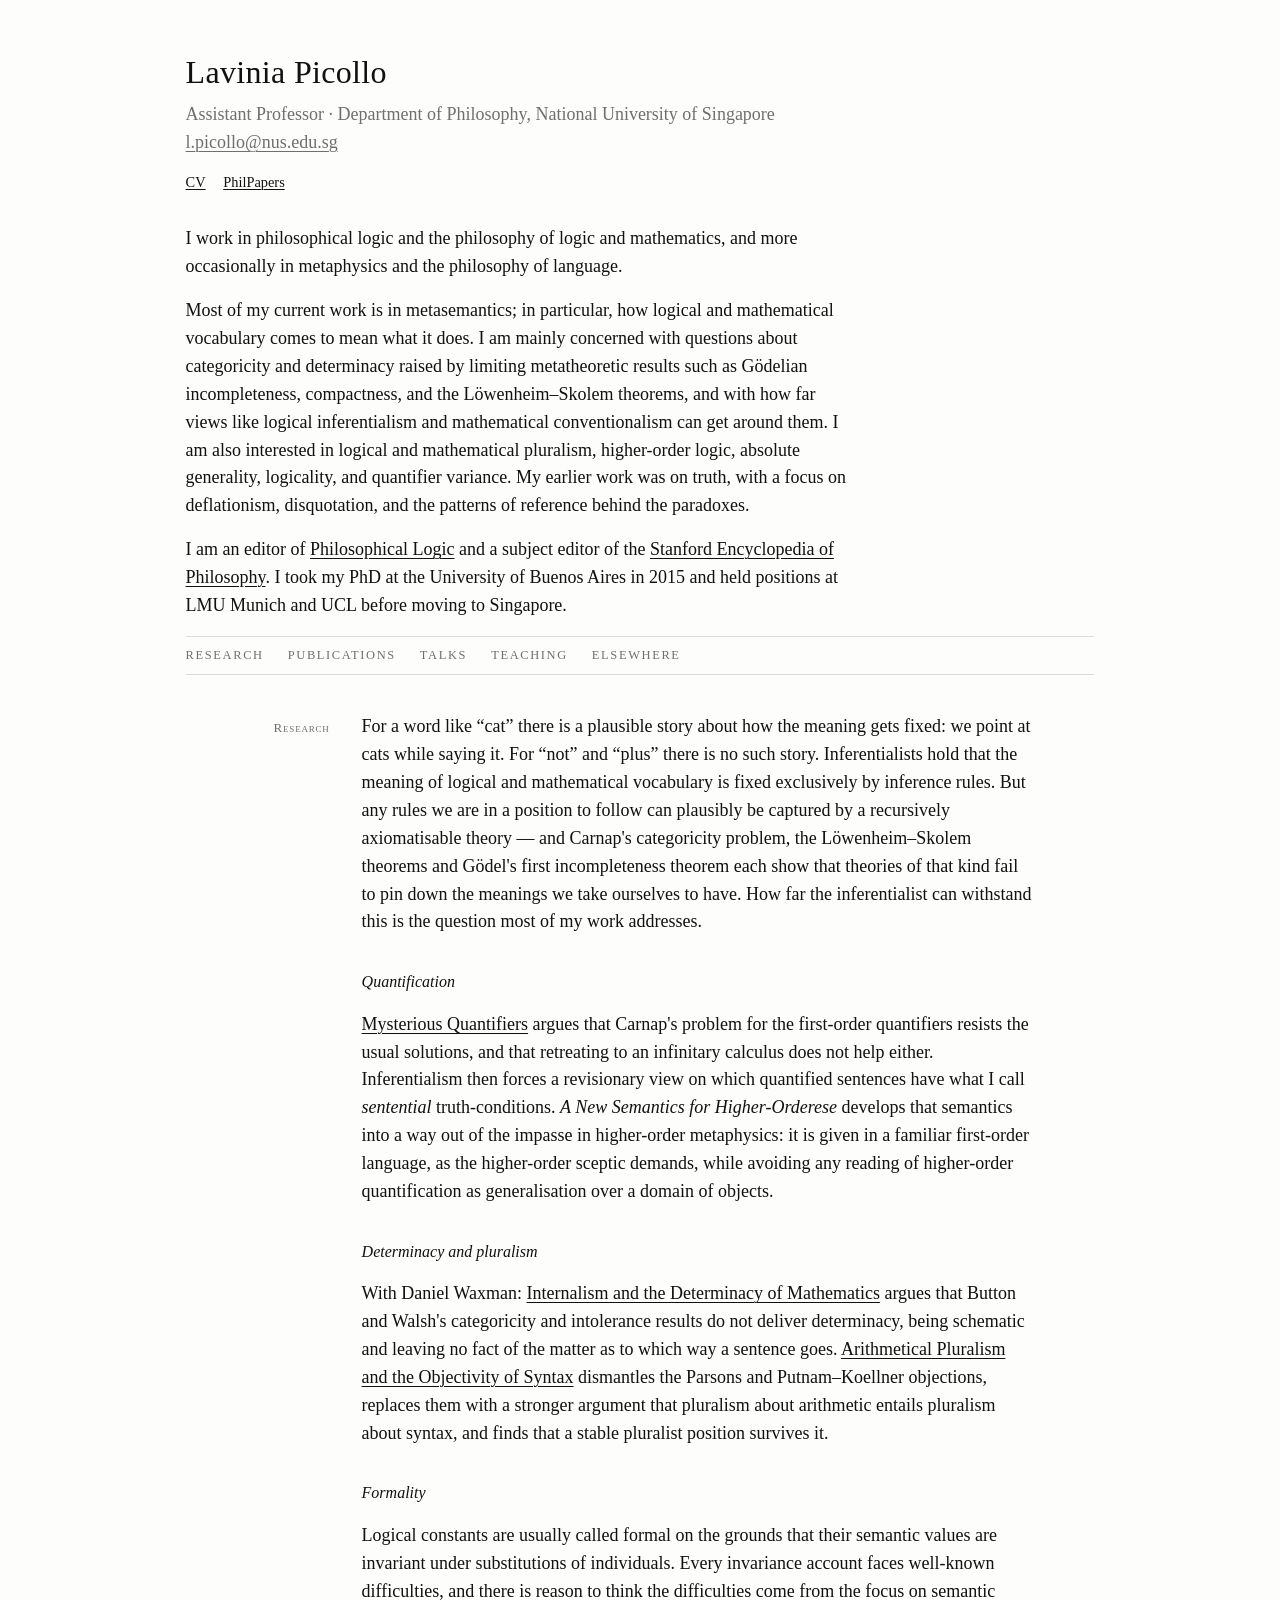
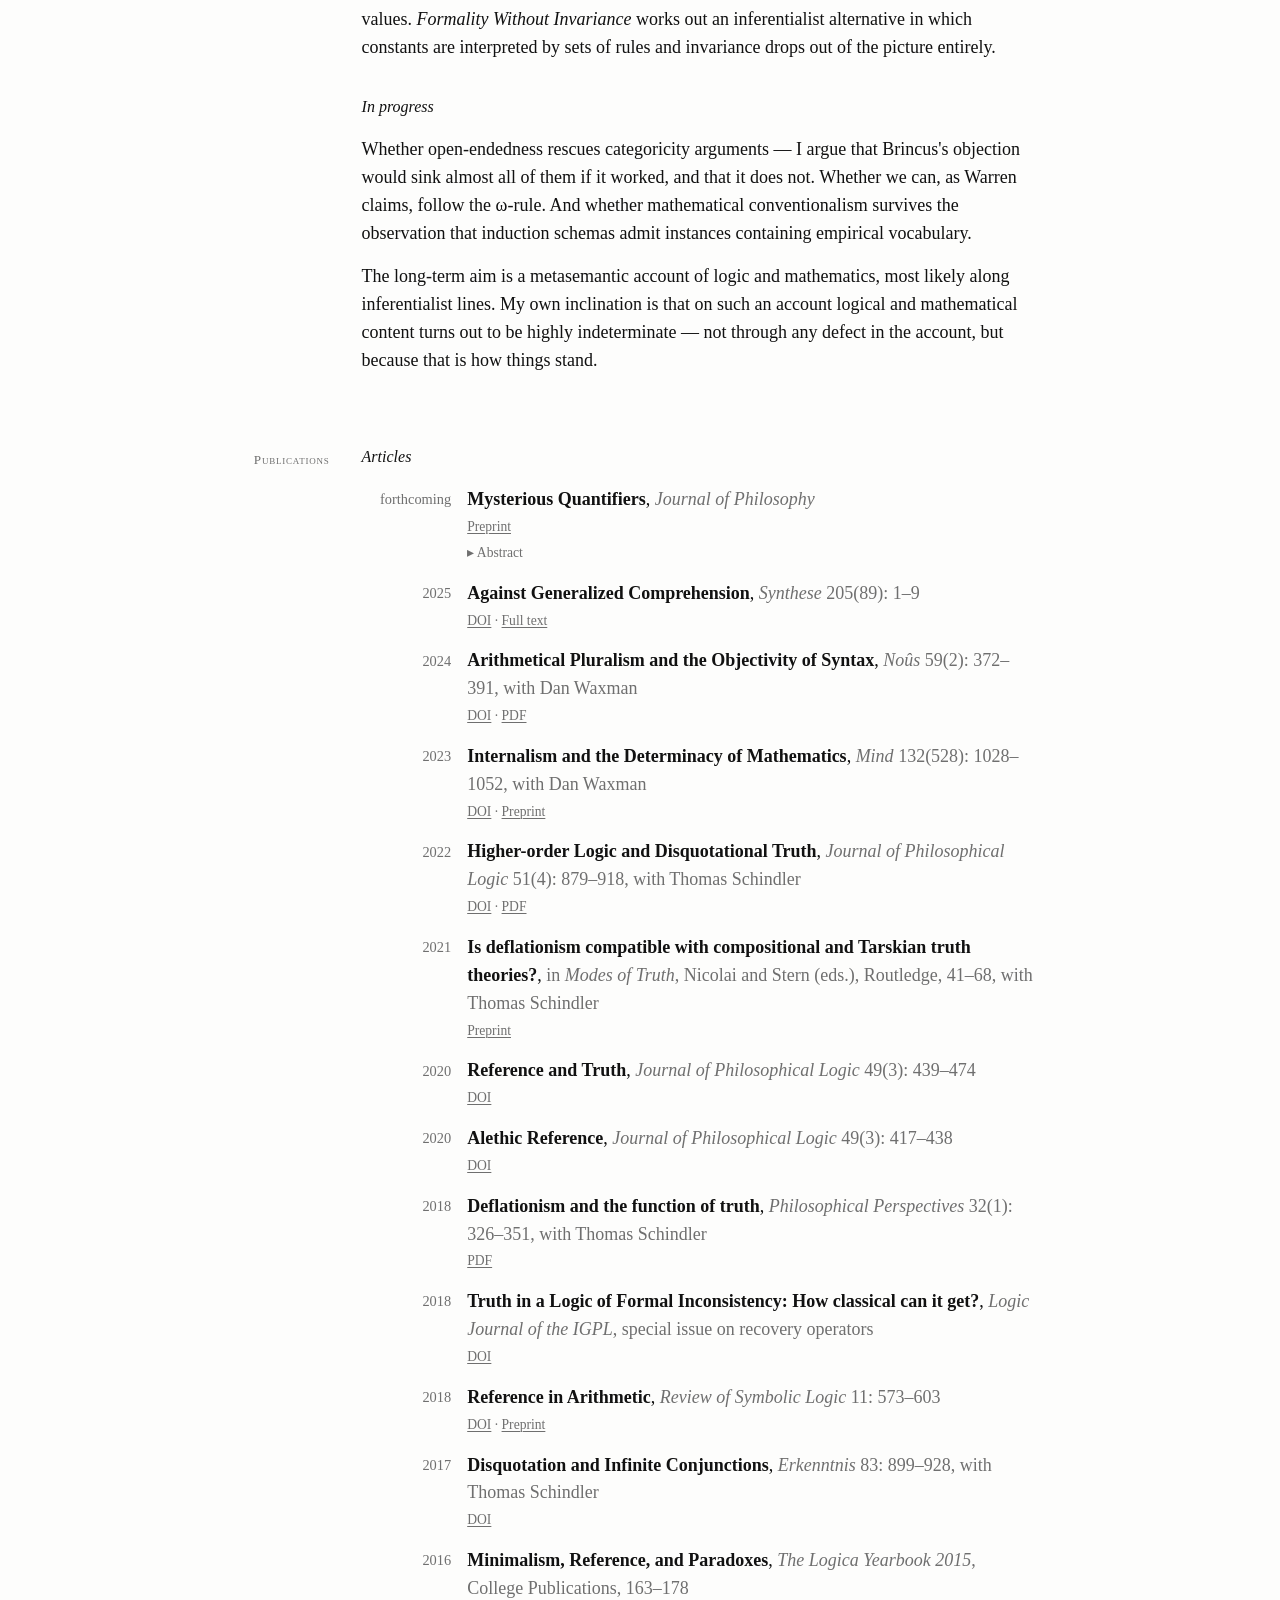
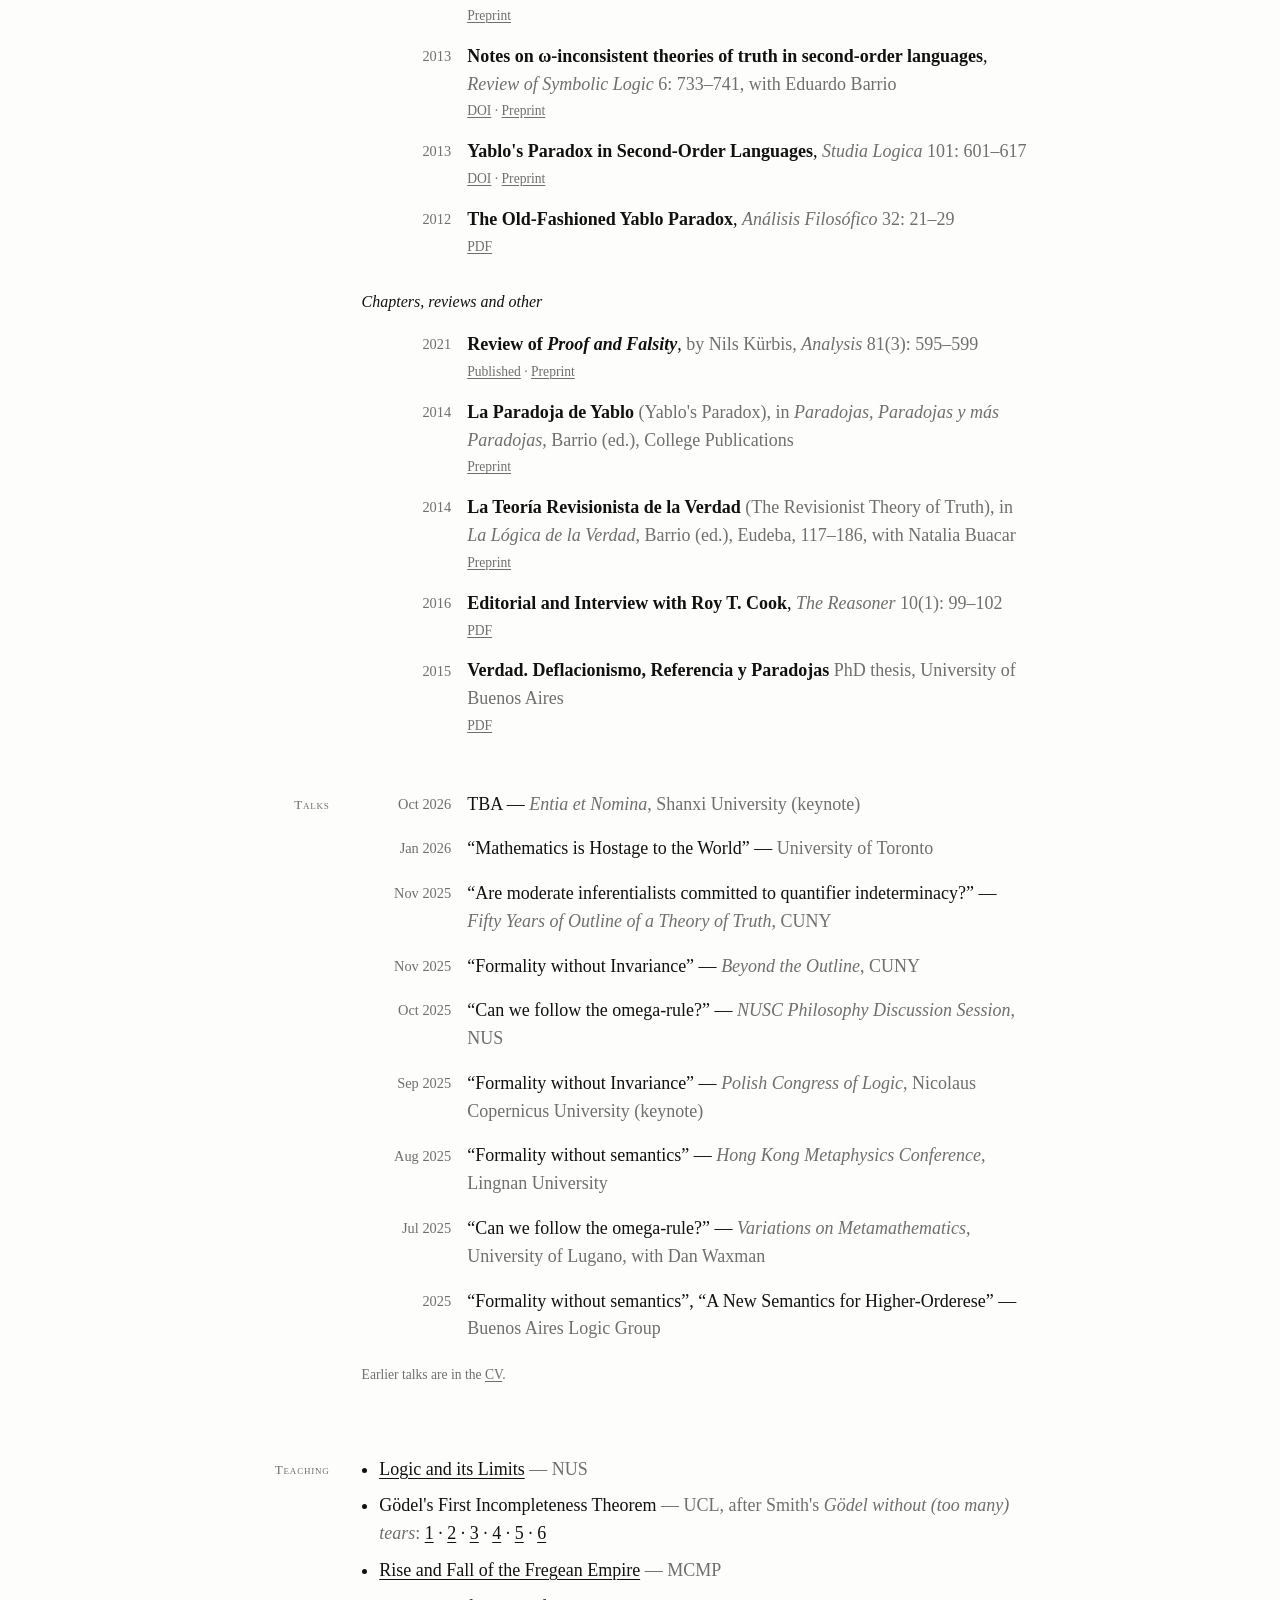
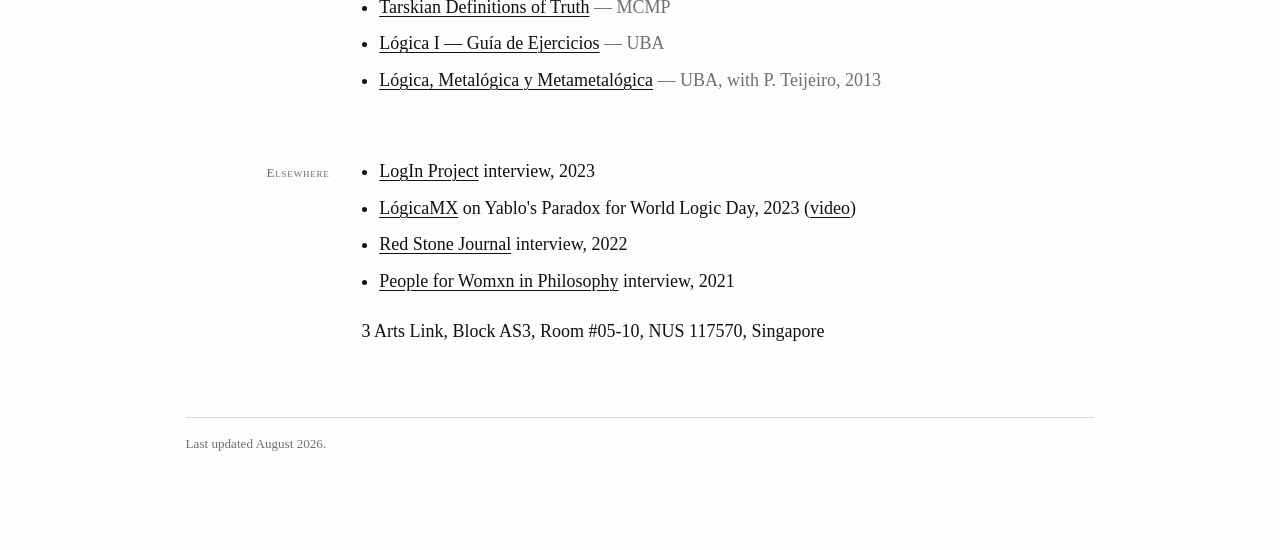
==== index.html @ c11cd60c "First version" ====
<!DOCTYPE html>
<html lang="en-GB">
<head>
<meta charset="utf-8">
<meta name="viewport" content="width=device-width, initial-scale=1">
<title>Lavinia Picollo</title>
<style>
  :root{ --ink:#111; --muted:#6f6f6f; --rule:#dcdcda; --measure:42rem; }
  *{box-sizing:border-box}
  body{margin:0; background:#fdfdfc; color:var(--ink);
    font-family:"Libertinus Serif","Hoefler Text",Palatino,"Palatino Linotype",Georgia,serif;
    font-size:18px; line-height:1.55;}
  .wrap{max-width:60rem; margin:0 auto; padding:3rem 1.6rem 6rem;}
  a{color:inherit; text-decoration:underline; text-underline-offset:.14em; text-decoration-thickness:.5px}
  a:hover{text-decoration-thickness:1.4px}
  p{margin:0 0 1rem}

  /* header */
  h1{font-size:2rem; font-weight:400; margin:0 0 .2rem; letter-spacing:.01em}
  .sub{color:var(--muted); margin:0 0 .9rem}
  .toplinks{font-size:.9rem; margin:0 0 2rem}
  .toplinks a{margin-right:1.1rem}
  .lede{max-width:var(--measure)}

  /* jump nav — sticky, unobtrusive */
  .jump{position:sticky; top:0; background:#fdfdfcee; backdrop-filter:blur(4px);
    border-top:1px solid var(--rule); border-bottom:1px solid var(--rule);
    padding:.55rem 0; margin:0 0 2.4rem; font-size:.78rem; letter-spacing:.13em; text-transform:uppercase}
  .jump a{color:var(--muted); text-decoration:none; margin-right:1.5rem}
  .jump a:hover{color:var(--ink)}

  /* sections with margin labels, echoing the CV */
  section{display:grid; grid-template-columns:9rem 1fr; gap:0 2rem; margin:0 0 3.4rem; scroll-margin-top:3.4rem}
  section > h2{grid-column:1; margin:.3rem 0 0; font-size:.82rem; font-weight:400;
    font-variant:small-caps; letter-spacing:.06em; text-align:right; color:var(--muted)}
  section > .body{grid-column:2; max-width:var(--measure)}
  @media (max-width:760px){
    section{grid-template-columns:1fr}
    section > h2{text-align:left; margin-bottom:.7rem}
  }

  h3.sub2{font-size:1rem; font-style:italic; font-weight:400; margin:2.1rem 0 1rem}
  h3.sub2:first-child{margin-top:0}
  .entries{display:grid; grid-template-columns:5.6rem 1fr; gap:1.05rem 1rem; margin:0}
  .entries .d{text-align:right; color:var(--muted); font-size:.9rem; padding-top:.15em}
  @media (max-width:760px){
    .entries{grid-template-columns:1fr; gap:.2rem}
    .entries .d{text-align:left}
    .entries .e{margin-bottom:1rem}
  }
  .title{font-weight:600}
  .meta{color:var(--muted)}
  .links{font-size:.85rem; color:var(--muted); margin-top:.12rem}
  .links a{color:var(--muted)}
  details{margin-top:.3rem}
  details summary{font-size:.85rem; color:var(--muted); cursor:pointer; list-style:none}
  details summary::-webkit-details-marker{display:none}
  details summary::before{content:"▸ "; }
  details[open] summary::before{content:"▾ "; }
  details .ab{font-size:.92rem; color:#3a3a3a; margin:.45rem 0 0; padding-left:.9rem; border-left:2px solid var(--rule)}
  ul.plain{margin:0; padding-left:1.1rem}
  ul.plain li{margin:0 0 .55rem}
  footer{margin-top:3rem; padding-top:1rem; border-top:1px solid var(--rule); color:var(--muted); font-size:.82rem}
</style>
</head>
<body>
<div class="wrap">

  <h1>Lavinia Picollo</h1>
  <p class="sub">Assistant Professor &middot; Department of Philosophy, National University of Singapore<br>
    <a href="mailto:l.picollo@nus.edu.sg">l.picollo@nus.edu.sg</a></p>
  <p class="toplinks">
    <a href="cv.pdf">CV</a><a href="#">PhilPapers</a>
  </p>

  <div class="lede">
    <p>I work in philosophical logic and the philosophy of logic and mathematics, and more occasionally in metaphysics and the philosophy of language.</p>
    <p>Most of my current work is in metasemantics; in particular, how logical and mathematical vocabulary comes to mean what it does. I am mainly concerned with questions about categoricity and determinacy raised by limiting metatheoretic results such as Gödelian incompleteness, compactness, and the Löwenheim&ndash;Skolem theorems, and with how far views like logical inferentialism and mathematical conventionalism can get around them. I am also interested in logical and mathematical pluralism, higher-order logic, absolute generality, logicality, and quantifier variance. My earlier work was on truth, with a focus on deflationism, disquotation, and the patterns of reference behind the paradoxes.</p>
    <p>I am an editor of <a href="https://www.philosophical-logic.org">Philosophical Logic</a> and a subject editor of the <a href="https://plato.stanford.edu/">Stanford Encyclopedia of Philosophy</a>. I took my PhD at the University of Buenos Aires in 2015 and held positions at LMU Munich and UCL before moving to Singapore.</p>
  </div>

  <nav class="jump">
    <a href="#research">Research</a><a href="#publications">Publications</a><a href="#talks">Talks</a><a href="#teaching">Teaching</a><a href="#elsewhere">Elsewhere</a>
  </nav>

  <!-- ============ RESEARCH ============ -->
  <section id="research">
    <h2>Research</h2>
    <div class="body">

      <p>For a word like &ldquo;cat&rdquo; there is a plausible story about how the meaning gets fixed: we point at cats while saying it. For &ldquo;not&rdquo; and &ldquo;plus&rdquo; there is no such story. Inferentialists hold that the meaning of logical and mathematical vocabulary is fixed exclusively by inference rules. But any rules we are in a position to follow can plausibly be captured by a recursively axiomatisable theory &mdash; and Carnap's categoricity problem, the Löwenheim&ndash;Skolem theorems and Gödel's first incompleteness theorem each show that theories of that kind fail to pin down the meanings we take ourselves to have. How far the inferentialist can withstand this is the question most of my work addresses.</p>

      <h3 class="sub2">Quantification</h3>
      <p><a href="#publications">Mysterious Quantifiers</a> argues that Carnap's problem for the first-order quantifiers resists the usual solutions, and that retreating to an infinitary calculus does not help either. Inferentialism then forces a revisionary view on which quantified sentences have what I call <i>sentential</i> truth-conditions. <i>A New Semantics for Higher-Orderese</i> develops that semantics into a way out of the impasse in higher-order metaphysics: it is given in a familiar first-order language, as the higher-order sceptic demands, while avoiding any reading of higher-order quantification as generalisation over a domain of objects.</p>

      <h3 class="sub2">Determinacy and pluralism</h3>
      <p>With Daniel Waxman: <a href="#publications">Internalism and the Determinacy of Mathematics</a> argues that Button and Walsh's categoricity and intolerance results do not deliver determinacy, being schematic and leaving no fact of the matter as to which way a sentence goes. <a href="#publications">Arithmetical Pluralism and the Objectivity of Syntax</a> dismantles the Parsons and Putnam&ndash;Koellner objections, replaces them with a stronger argument that pluralism about arithmetic entails pluralism about syntax, and finds that a stable pluralist position survives it.</p>

      <h3 class="sub2">Formality</h3>
      <p>Logical constants are usually called formal on the grounds that their semantic values are invariant under substitutions of individuals. Every invariance account faces well-known difficulties, and there is reason to think the difficulties come from the focus on semantic values. <i>Formality Without Invariance</i> works out an inferentialist alternative in which constants are interpreted by sets of rules and invariance drops out of the picture entirely.</p>

      <h3 class="sub2">In progress</h3>
      <p>Whether open-endedness rescues categoricity arguments &mdash; I argue that Brincus's objection would sink almost all of them if it worked, and that it does not. Whether we can, as Warren claims, follow the ω-rule. And whether mathematical conventionalism survives the observation that induction schemas admit instances containing empirical vocabulary.</p>

      <p>The long-term aim is a metasemantic account of logic and mathematics, most likely along inferentialist lines. My own inclination is that on such an account logical and mathematical content turns out to be highly indeterminate &mdash; not through any defect in the account, but because that is how things stand.</p>
    </div>
  </section>

  <!-- ============ PUBLICATIONS ============ -->
  <section id="publications">
    <h2>Publications</h2>
    <div class="body">

      <h3 class="sub2">Articles</h3>
      <div class="entries">
        <div class="d">forthcoming</div>
        <div class="e"><span class="title">Mysterious Quantifiers</span>, <span class="meta"><i>Journal of Philosophy</i></span>
          <div class="links"><a href="#">Preprint</a></div>
          <details><summary>Abstract</summary><p class="ab">A well-known problem, due to Carnap, concerns how the meanings of logical connectives can possibly arise from the rules governing their use. Much less discussed is an analogous problem for quantifiers. This paper argues that the problem for quantifiers is serious, resists the usual solutions, and (on plausible semantic and metasemantic assumptions) forces us into a radically revisionary view of quantifiers and the truth-conditions of quantified sentences.</p></details>
        </div>

        <div class="d">2025</div>
        <div class="e"><span class="title">Against Generalized Comprehension</span>, <span class="meta"><i>Synthese</i> 205(89): 1&ndash;9</span>
          <div class="links"><a href="https://doi.org/10.1007/s11229-024-04797-4">DOI</a> &middot; <a href="https://rdcu.be/d9wyw">Full text</a></div></div>

        <div class="d">2024</div>
        <div class="e"><span class="title">Arithmetical Pluralism and the Objectivity of Syntax</span>, <span class="meta"><i>Noûs</i> 59(2): 372&ndash;391, with Dan Waxman</span>
          <div class="links"><a href="https://doi.org/10.1111/nous.12510">DOI</a> &middot; <a href="#">PDF</a></div></div>

        <div class="d">2023</div>
        <div class="e"><span class="title">Internalism and the Determinacy of Mathematics</span>, <span class="meta"><i>Mind</i> 132(528): 1028&ndash;1052, with Dan Waxman</span>
          <div class="links"><a href="https://doi.org/10.1093/mind/fzac073">DOI</a> &middot; <a href="#">Preprint</a></div></div>

        <div class="d">2022</div>
        <div class="e"><span class="title">Higher-order Logic and Disquotational Truth</span>, <span class="meta"><i>Journal of Philosophical Logic</i> 51(4): 879&ndash;918, with Thomas Schindler</span>
          <div class="links"><a href="https://doi.org/10.1007/s10992-022-09654-8">DOI</a> &middot; <a href="#">PDF</a></div></div>

        <div class="d">2021</div>
        <div class="e"><span class="title">Is deflationism compatible with compositional and Tarskian truth theories?</span>, <span class="meta">in <i>Modes of Truth</i>, Nicolai and Stern (eds.), Routledge, 41&ndash;68, with Thomas Schindler</span>
          <div class="links"><a href="#">Preprint</a></div></div>

        <div class="d">2020</div>
        <div class="e"><span class="title">Reference and Truth</span>, <span class="meta"><i>Journal of Philosophical Logic</i> 49(3): 439&ndash;474</span>
          <div class="links"><a href="https://doi.org/10.1007/s10992-019-09525-9">DOI</a></div></div>

        <div class="d">2020</div>
        <div class="e"><span class="title">Alethic Reference</span>, <span class="meta"><i>Journal of Philosophical Logic</i> 49(3): 417&ndash;438</span>
          <div class="links"><a href="https://doi.org/10.1007/s10992-019-09524-w">DOI</a></div></div>

        <div class="d">2018</div>
        <div class="e"><span class="title">Deflationism and the function of truth</span>, <span class="meta"><i>Philosophical Perspectives</i> 32(1): 326&ndash;351, with Thomas Schindler</span>
          <div class="links"><a href="#">PDF</a></div></div>

        <div class="d">2018</div>
        <div class="e"><span class="title">Truth in a Logic of Formal Inconsistency: How classical can it get?</span>, <span class="meta"><i>Logic Journal of the IGPL</i>, special issue on recovery operators</span>
          <div class="links"><a href="https://doi.org/10.1093/jigpal/jzy059">DOI</a></div></div>

        <div class="d">2018</div>
        <div class="e"><span class="title">Reference in Arithmetic</span>, <span class="meta"><i>Review of Symbolic Logic</i> 11: 573&ndash;603</span>
          <div class="links"><a href="#">DOI</a> &middot; <a href="#">Preprint</a></div></div>

        <div class="d">2017</div>
        <div class="e"><span class="title">Disquotation and Infinite Conjunctions</span>, <span class="meta"><i>Erkenntnis</i> 83: 899&ndash;928, with Thomas Schindler</span>
          <div class="links"><a href="https://doi.org/10.1007/s10670-017-9919-x">DOI</a></div></div>

        <div class="d">2016</div>
        <div class="e"><span class="title">Minimalism, Reference, and Paradoxes</span>, <span class="meta"><i>The Logica Yearbook 2015</i>, College Publications, 163&ndash;178</span>
          <div class="links"><a href="#">Preprint</a></div></div>

        <div class="d">2013</div>
        <div class="e"><span class="title">Notes on &omega;-inconsistent theories of truth in second-order languages</span>, <span class="meta"><i>Review of Symbolic Logic</i> 6: 733&ndash;741, with Eduardo Barrio</span>
          <div class="links"><a href="#">DOI</a> &middot; <a href="#">Preprint</a></div></div>

        <div class="d">2013</div>
        <div class="e"><span class="title">Yablo's Paradox in Second-Order Languages</span>, <span class="meta"><i>Studia Logica</i> 101: 601&ndash;617</span>
          <div class="links"><a href="https://doi.org/10.1007/s11225-012-9399-6">DOI</a> &middot; <a href="#">Preprint</a></div></div>

        <div class="d">2012</div>
        <div class="e"><span class="title">The Old-Fashioned Yablo Paradox</span>, <span class="meta"><i>Análisis Filosófico</i> 32: 21&ndash;29</span>
          <div class="links"><a href="#">PDF</a></div></div>
      </div>

      <h3 class="sub2">Chapters, reviews and other</h3>
      <div class="entries">
        <div class="d">2021</div>
        <div class="e"><span class="title">Review of <i>Proof and Falsity</i></span>, <span class="meta">by Nils Kürbis, <i>Analysis</i> 81(3): 595&ndash;599</span>
          <div class="links"><a href="#">Published</a> &middot; <a href="#">Preprint</a></div></div>
        <div class="d">2014</div>
        <div class="e"><span class="title">La Paradoja de Yablo</span> <span class="meta">(Yablo's Paradox), in <i>Paradojas, Paradojas y más Paradojas</i>, Barrio (ed.), College Publications</span>
          <div class="links"><a href="#">Preprint</a></div></div>
        <div class="d">2014</div>
        <div class="e"><span class="title">La Teoría Revisionista de la Verdad</span> <span class="meta">(The Revisionist Theory of Truth), in <i>La Lógica de la Verdad</i>, Barrio (ed.), Eudeba, 117&ndash;186, with Natalia Buacar</span>
          <div class="links"><a href="#">Preprint</a></div></div>
        <div class="d">2016</div>
        <div class="e"><span class="title">Editorial and Interview with Roy T. Cook</span>, <span class="meta"><i>The Reasoner</i> 10(1): 99&ndash;102</span>
          <div class="links"><a href="#">PDF</a></div></div>
        <div class="d">2015</div>
        <div class="e"><span class="title">Verdad. Deflacionismo, Referencia y Paradojas</span> <span class="meta">PhD thesis, University of Buenos Aires</span>
          <div class="links"><a href="#">PDF</a></div></div>
      </div>
    </div>
  </section>

  <!-- ============ TALKS ============ -->
  <section id="talks">
    <h2>Talks</h2>
    <div class="body">
      <div class="entries">
        <div class="d">Oct 2026</div>
        <div class="e">TBA &mdash; <span class="meta"><i>Entia et Nomina</i>, Shanxi University (keynote)</span></div>
        <div class="d">Jan 2026</div>
        <div class="e">&ldquo;Mathematics is Hostage to the World&rdquo; &mdash; <span class="meta">University of Toronto</span></div>
        <div class="d">Nov 2025</div>
        <div class="e">&ldquo;Are moderate inferentialists committed to quantifier indeterminacy?&rdquo; &mdash; <span class="meta"><i>Fifty Years of Outline of a Theory of Truth</i>, CUNY</span></div>
        <div class="d">Nov 2025</div>
        <div class="e">&ldquo;Formality without Invariance&rdquo; &mdash; <span class="meta"><i>Beyond the Outline</i>, CUNY</span></div>
        <div class="d">Oct 2025</div>
        <div class="e">&ldquo;Can we follow the omega-rule?&rdquo; &mdash; <span class="meta"><i>NUSC Philosophy Discussion Session</i>, NUS</span></div>
        <div class="d">Sep 2025</div>
        <div class="e">&ldquo;Formality without Invariance&rdquo; &mdash; <span class="meta"><i>Polish Congress of Logic</i>, Nicolaus Copernicus University (keynote)</span></div>
        <div class="d">Aug 2025</div>
        <div class="e">&ldquo;Formality without semantics&rdquo; &mdash; <span class="meta"><i>Hong Kong Metaphysics Conference</i>, Lingnan University</span></div>
        <div class="d">Jul 2025</div>
        <div class="e">&ldquo;Can we follow the omega-rule?&rdquo; &mdash; <span class="meta"><i>Variations on Metamathematics</i>, University of Lugano, with Dan Waxman</span></div>
        <div class="d">2025</div>
        <div class="e">&ldquo;Formality without semantics&rdquo;, &ldquo;A New Semantics for Higher-Orderese&rdquo; &mdash; <span class="meta">Buenos Aires Logic Group</span></div>
      </div>
      <p class="links" style="margin-top:1.3rem">Earlier talks are in the <a href="cv.pdf">CV</a>.</p>
    </div>
  </section>

  <!-- ============ TEACHING ============ -->
  <section id="teaching">
    <h2>Teaching</h2>
    <div class="body">
      <ul class="plain">
        <li><a href="#">Logic and its Limits</a> <span class="meta">&mdash; NUS</span></li>
        <li>Gödel's First Incompleteness Theorem <span class="meta">&mdash; UCL, after Smith's <i>Gödel without (too many) tears</i>:</span>
          <a href="#">1</a> &middot; <a href="#">2</a> &middot; <a href="#">3</a> &middot; <a href="#">4</a> &middot; <a href="#">5</a> &middot; <a href="#">6</a></li>
        <li><a href="#">Rise and Fall of the Fregean Empire</a> <span class="meta">&mdash; MCMP</span></li>
        <li><a href="#">Tarskian Definitions of Truth</a> <span class="meta">&mdash; MCMP</span></li>
        <li><a href="#">Lógica I &mdash; Guía de Ejercicios</a> <span class="meta">&mdash; UBA</span></li>
        <li><a href="#">Lógica, Metalógica y Metametalógica</a> <span class="meta">&mdash; UBA, with P. Teijeiro, 2013</span></li>
      </ul>
    </div>
  </section>

  <!-- ============ ELSEWHERE ============ -->
  <section id="elsewhere">
    <h2>Elsewhere</h2>
    <div class="body">
      <ul class="plain">
        <li><a href="https://open.spotify.com/episode/0YNKsvkwLanz6YsQ8L6qIJ">LogIn Project</a> interview, 2023</li>
        <li><a href="https://logicamx.wixsite.com/logicamx/introduccion-a-las-paradojas">LógicaMX</a> on Yablo's Paradox for World Logic Day, 2023 (<a href="https://www.youtube.com/watch?v=TrnLCFsN5i8">video</a>)</li>
        <li><a href="https://www.youtube.com/channel/UC7jPHVn9CVHK4a7XossSdkQ/featured">Red Stone Journal</a> interview, 2022</li>
        <li><a href="https://pwips.home.blog/2021/01/21/interview-with-academics-5-dr-lavinia-picollo/">People for Womxn in Philosophy</a> interview, 2021</li>
      </ul>
      <p style="margin-top:1.4rem">3 Arts Link, Block AS3, Room #05-10, NUS 117570, Singapore</p>
    </div>
  </section>

  <footer>Last updated August 2026.</footer>
</div>
</body>
</html>
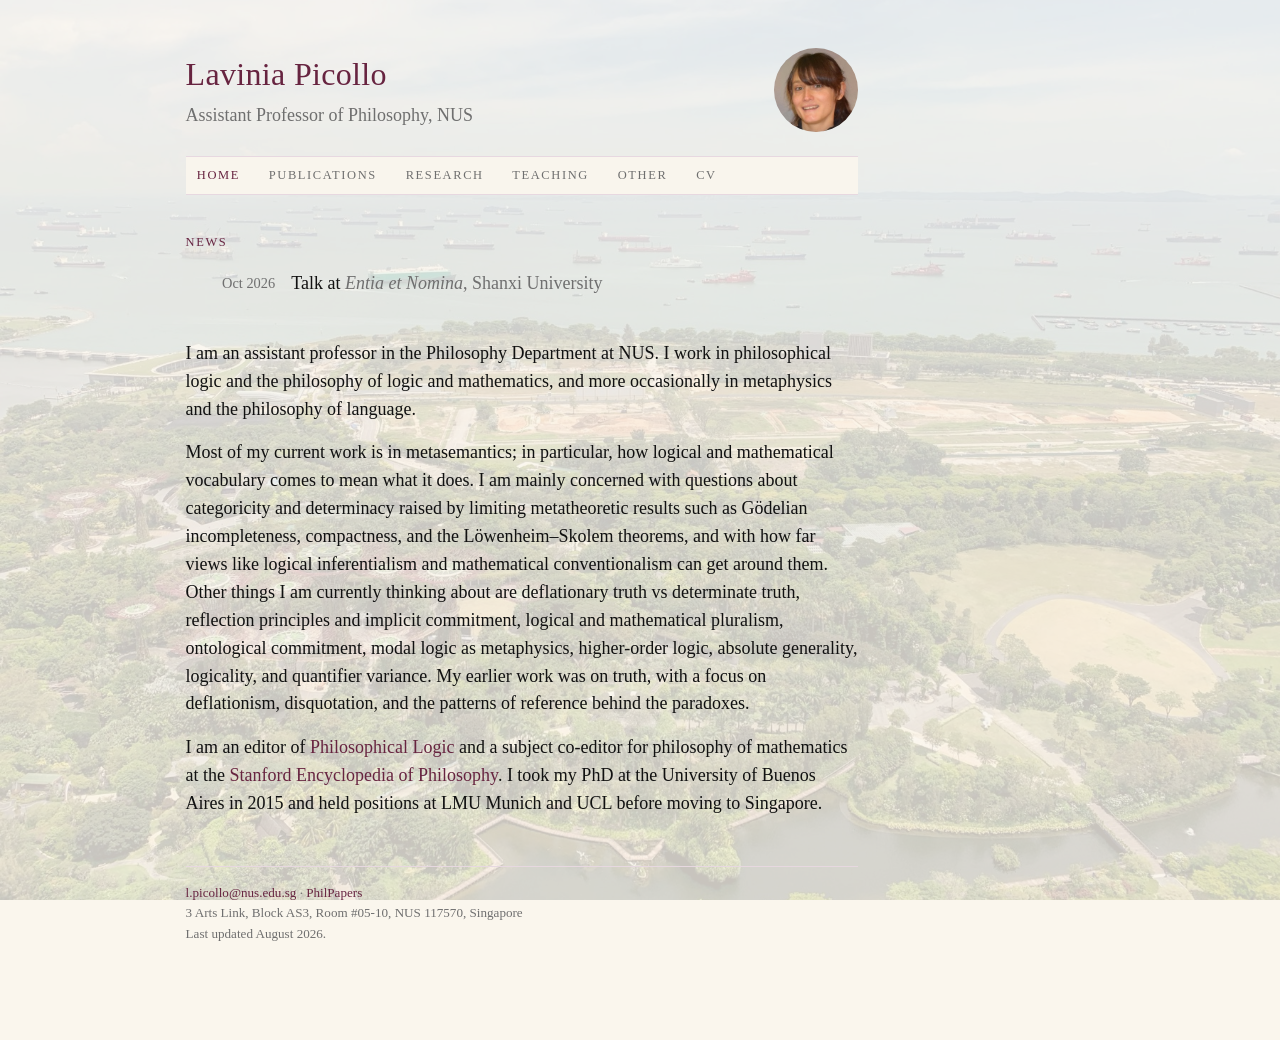
==== commit 1f99d639: "Rebuild the site as six pages Split the single page into Home, Publications, Research, Teaching and " ====
--- a/index.html
+++ b/index.html
@@ -4,262 +4,51 @@
 <meta charset="utf-8">
 <meta name="viewport" content="width=device-width, initial-scale=1">
 <title>Lavinia Picollo</title>
-<style>
-  :root{ --ink:#111; --muted:#6f6f6f; --rule:#dcdcda; --measure:42rem; }
-  *{box-sizing:border-box}
-  body{margin:0; background:#fdfdfc; color:var(--ink);
-    font-family:"Libertinus Serif","Hoefler Text",Palatino,"Palatino Linotype",Georgia,serif;
-    font-size:18px; line-height:1.55;}
-  .wrap{max-width:60rem; margin:0 auto; padding:3rem 1.6rem 6rem;}
-  a{color:inherit; text-decoration:underline; text-underline-offset:.14em; text-decoration-thickness:.5px}
-  a:hover{text-decoration-thickness:1.4px}
-  p{margin:0 0 1rem}
-
-  /* header */
-  h1{font-size:2rem; font-weight:400; margin:0 0 .2rem; letter-spacing:.01em}
-  .sub{color:var(--muted); margin:0 0 .9rem}
-  .toplinks{font-size:.9rem; margin:0 0 2rem}
-  .toplinks a{margin-right:1.1rem}
-  .lede{max-width:var(--measure)}
-
-  /* jump nav — sticky, unobtrusive */
-  .jump{position:sticky; top:0; background:#fdfdfcee; backdrop-filter:blur(4px);
-    border-top:1px solid var(--rule); border-bottom:1px solid var(--rule);
-    padding:.55rem 0; margin:0 0 2.4rem; font-size:.78rem; letter-spacing:.13em; text-transform:uppercase}
-  .jump a{color:var(--muted); text-decoration:none; margin-right:1.5rem}
-  .jump a:hover{color:var(--ink)}
-
-  /* sections with margin labels, echoing the CV */
-  section{display:grid; grid-template-columns:9rem 1fr; gap:0 2rem; margin:0 0 3.4rem; scroll-margin-top:3.4rem}
-  section > h2{grid-column:1; margin:.3rem 0 0; font-size:.82rem; font-weight:400;
-    font-variant:small-caps; letter-spacing:.06em; text-align:right; color:var(--muted)}
-  section > .body{grid-column:2; max-width:var(--measure)}
-  @media (max-width:760px){
-    section{grid-template-columns:1fr}
-    section > h2{text-align:left; margin-bottom:.7rem}
-  }
-
-  h3.sub2{font-size:1rem; font-style:italic; font-weight:400; margin:2.1rem 0 1rem}
-  h3.sub2:first-child{margin-top:0}
-  .entries{display:grid; grid-template-columns:5.6rem 1fr; gap:1.05rem 1rem; margin:0}
-  .entries .d{text-align:right; color:var(--muted); font-size:.9rem; padding-top:.15em}
-  @media (max-width:760px){
-    .entries{grid-template-columns:1fr; gap:.2rem}
-    .entries .d{text-align:left}
-    .entries .e{margin-bottom:1rem}
-  }
-  .title{font-weight:600}
-  .meta{color:var(--muted)}
-  .links{font-size:.85rem; color:var(--muted); margin-top:.12rem}
-  .links a{color:var(--muted)}
-  details{margin-top:.3rem}
-  details summary{font-size:.85rem; color:var(--muted); cursor:pointer; list-style:none}
-  details summary::-webkit-details-marker{display:none}
-  details summary::before{content:"▸ "; }
-  details[open] summary::before{content:"▾ "; }
-  details .ab{font-size:.92rem; color:#3a3a3a; margin:.45rem 0 0; padding-left:.9rem; border-left:2px solid var(--rule)}
-  ul.plain{margin:0; padding-left:1.1rem}
-  ul.plain li{margin:0 0 .55rem}
-  footer{margin-top:3rem; padding-top:1rem; border-top:1px solid var(--rule); color:var(--muted); font-size:.82rem}
-</style>
+<link rel="stylesheet" href="style.css">
 </head>
 <body>
 <div class="wrap">
 
-  <h1>Lavinia Picollo</h1>
-  <p class="sub">Assistant Professor &middot; Department of Philosophy, National University of Singapore<br>
-    <a href="mailto:l.picollo@nus.edu.sg">l.picollo@nus.edu.sg</a></p>
-  <p class="toplinks">
-    <a href="cv.pdf">CV</a><a href="#">PhilPapers</a>
-  </p>
-
-  <div class="lede">
-    <p>I work in philosophical logic and the philosophy of logic and mathematics, and more occasionally in metaphysics and the philosophy of language.</p>
-    <p>Most of my current work is in metasemantics; in particular, how logical and mathematical vocabulary comes to mean what it does. I am mainly concerned with questions about categoricity and determinacy raised by limiting metatheoretic results such as Gödelian incompleteness, compactness, and the Löwenheim&ndash;Skolem theorems, and with how far views like logical inferentialism and mathematical conventionalism can get around them. I am also interested in logical and mathematical pluralism, higher-order logic, absolute generality, logicality, and quantifier variance. My earlier work was on truth, with a focus on deflationism, disquotation, and the patterns of reference behind the paradoxes.</p>
-    <p>I am an editor of <a href="https://www.philosophical-logic.org">Philosophical Logic</a> and a subject editor of the <a href="https://plato.stanford.edu/">Stanford Encyclopedia of Philosophy</a>. I took my PhD at the University of Buenos Aires in 2015 and held positions at LMU Munich and UCL before moving to Singapore.</p>
+  <div class="masthead">
+    <div>
+      <h1><a href="index.html">Lavinia Picollo</a></h1>
+      <p class="sub">Assistant Professor of Philosophy, NUS</p>
+    </div>
+    <img class="portrait" src="portrait.jpg" alt="Lavinia Picollo">
   </div>
-
   <nav class="jump">
-    <a href="#research">Research</a><a href="#publications">Publications</a><a href="#talks">Talks</a><a href="#teaching">Teaching</a><a href="#elsewhere">Elsewhere</a>
+    <a href="index.html" aria-current="page">Home</a>
+    <a href="publications.html">Publications</a>
+    <a href="research.html">Research</a>
+    <a href="teaching.html">Teaching</a>
+    <a href="other.html">Other</a>
+    <a href="cv.pdf">CV</a>
   </nav>
 
-  <!-- ============ RESEARCH ============ -->
-  <section id="research">
-    <h2>Research</h2>
+  <!-- ============ NEWS ============
+       Hand-maintained: keep the few most recent and upcoming items.
+       Drop a talk once it has happened; move a paper on once it is out.
+       The fuller list lives on publications.html. -->
+  <section id="news" class="plain">
     <div class="body">
+      <h3 class="sub2">News</h3>
+      <div class="entries">
 
-      <p>For a word like &ldquo;cat&rdquo; there is a plausible story about how the meaning gets fixed: we point at cats while saying it. For &ldquo;not&rdquo; and &ldquo;plus&rdquo; there is no such story. Inferentialists hold that the meaning of logical and mathematical vocabulary is fixed exclusively by inference rules. But any rules we are in a position to follow can plausibly be captured by a recursively axiomatisable theory &mdash; and Carnap's categoricity problem, the Löwenheim&ndash;Skolem theorems and Gödel's first incompleteness theorem each show that theories of that kind fail to pin down the meanings we take ourselves to have. How far the inferentialist can withstand this is the question most of my work addresses.</p>
-
-      <h3 class="sub2">Quantification</h3>
-      <p><a href="#publications">Mysterious Quantifiers</a> argues that Carnap's problem for the first-order quantifiers resists the usual solutions, and that retreating to an infinitary calculus does not help either. Inferentialism then forces a revisionary view on which quantified sentences have what I call <i>sentential</i> truth-conditions. <i>A New Semantics for Higher-Orderese</i> develops that semantics into a way out of the impasse in higher-order metaphysics: it is given in a familiar first-order language, as the higher-order sceptic demands, while avoiding any reading of higher-order quantification as generalisation over a domain of objects.</p>
-
-      <h3 class="sub2">Determinacy and pluralism</h3>
-      <p>With Daniel Waxman: <a href="#publications">Internalism and the Determinacy of Mathematics</a> argues that Button and Walsh's categoricity and intolerance results do not deliver determinacy, being schematic and leaving no fact of the matter as to which way a sentence goes. <a href="#publications">Arithmetical Pluralism and the Objectivity of Syntax</a> dismantles the Parsons and Putnam&ndash;Koellner objections, replaces them with a stronger argument that pluralism about arithmetic entails pluralism about syntax, and finds that a stable pluralist position survives it.</p>
-
-      <h3 class="sub2">Formality</h3>
-      <p>Logical constants are usually called formal on the grounds that their semantic values are invariant under substitutions of individuals. Every invariance account faces well-known difficulties, and there is reason to think the difficulties come from the focus on semantic values. <i>Formality Without Invariance</i> works out an inferentialist alternative in which constants are interpreted by sets of rules and invariance drops out of the picture entirely.</p>
-
-      <h3 class="sub2">In progress</h3>
-      <p>Whether open-endedness rescues categoricity arguments &mdash; I argue that Brincus's objection would sink almost all of them if it worked, and that it does not. Whether we can, as Warren claims, follow the ω-rule. And whether mathematical conventionalism survives the observation that induction schemas admit instances containing empirical vocabulary.</p>
-
-      <p>The long-term aim is a metasemantic account of logic and mathematics, most likely along inferentialist lines. My own inclination is that on such an account logical and mathematical content turns out to be highly indeterminate &mdash; not through any defect in the account, but because that is how things stand.</p>
-    </div>
-  </section>
-
-  <!-- ============ PUBLICATIONS ============ -->
-  <section id="publications">
-    <h2>Publications</h2>
-    <div class="body">
-
-      <h3 class="sub2">Articles</h3>
-      <div class="entries">
-        <div class="d">forthcoming</div>
-        <div class="e"><span class="title">Mysterious Quantifiers</span>, <span class="meta"><i>Journal of Philosophy</i></span>
-          <div class="links"><a href="#">Preprint</a></div>
-          <details><summary>Abstract</summary><p class="ab">A well-known problem, due to Carnap, concerns how the meanings of logical connectives can possibly arise from the rules governing their use. Much less discussed is an analogous problem for quantifiers. This paper argues that the problem for quantifiers is serious, resists the usual solutions, and (on plausible semantic and metasemantic assumptions) forces us into a radically revisionary view of quantifiers and the truth-conditions of quantified sentences.</p></details>
-        </div>
-
-        <div class="d">2025</div>
-        <div class="e"><span class="title">Against Generalized Comprehension</span>, <span class="meta"><i>Synthese</i> 205(89): 1&ndash;9</span>
-          <div class="links"><a href="https://doi.org/10.1007/s11229-024-04797-4">DOI</a> &middot; <a href="https://rdcu.be/d9wyw">Full text</a></div></div>
-
-        <div class="d">2024</div>
-        <div class="e"><span class="title">Arithmetical Pluralism and the Objectivity of Syntax</span>, <span class="meta"><i>Noûs</i> 59(2): 372&ndash;391, with Dan Waxman</span>
-          <div class="links"><a href="https://doi.org/10.1111/nous.12510">DOI</a> &middot; <a href="#">PDF</a></div></div>
-
-        <div class="d">2023</div>
-        <div class="e"><span class="title">Internalism and the Determinacy of Mathematics</span>, <span class="meta"><i>Mind</i> 132(528): 1028&ndash;1052, with Dan Waxman</span>
-          <div class="links"><a href="https://doi.org/10.1093/mind/fzac073">DOI</a> &middot; <a href="#">Preprint</a></div></div>
-
-        <div class="d">2022</div>
-        <div class="e"><span class="title">Higher-order Logic and Disquotational Truth</span>, <span class="meta"><i>Journal of Philosophical Logic</i> 51(4): 879&ndash;918, with Thomas Schindler</span>
-          <div class="links"><a href="https://doi.org/10.1007/s10992-022-09654-8">DOI</a> &middot; <a href="#">PDF</a></div></div>
-
-        <div class="d">2021</div>
-        <div class="e"><span class="title">Is deflationism compatible with compositional and Tarskian truth theories?</span>, <span class="meta">in <i>Modes of Truth</i>, Nicolai and Stern (eds.), Routledge, 41&ndash;68, with Thomas Schindler</span>
-          <div class="links"><a href="#">Preprint</a></div></div>
-
-        <div class="d">2020</div>
-        <div class="e"><span class="title">Reference and Truth</span>, <span class="meta"><i>Journal of Philosophical Logic</i> 49(3): 439&ndash;474</span>
-          <div class="links"><a href="https://doi.org/10.1007/s10992-019-09525-9">DOI</a></div></div>
-
-        <div class="d">2020</div>
-        <div class="e"><span class="title">Alethic Reference</span>, <span class="meta"><i>Journal of Philosophical Logic</i> 49(3): 417&ndash;438</span>
-          <div class="links"><a href="https://doi.org/10.1007/s10992-019-09524-w">DOI</a></div></div>
-
-        <div class="d">2018</div>
-        <div class="e"><span class="title">Deflationism and the function of truth</span>, <span class="meta"><i>Philosophical Perspectives</i> 32(1): 326&ndash;351, with Thomas Schindler</span>
-          <div class="links"><a href="#">PDF</a></div></div>
-
-        <div class="d">2018</div>
-        <div class="e"><span class="title">Truth in a Logic of Formal Inconsistency: How classical can it get?</span>, <span class="meta"><i>Logic Journal of the IGPL</i>, special issue on recovery operators</span>
-          <div class="links"><a href="https://doi.org/10.1093/jigpal/jzy059">DOI</a></div></div>
-
-        <div class="d">2018</div>
-        <div class="e"><span class="title">Reference in Arithmetic</span>, <span class="meta"><i>Review of Symbolic Logic</i> 11: 573&ndash;603</span>
-          <div class="links"><a href="#">DOI</a> &middot; <a href="#">Preprint</a></div></div>
-
-        <div class="d">2017</div>
-        <div class="e"><span class="title">Disquotation and Infinite Conjunctions</span>, <span class="meta"><i>Erkenntnis</i> 83: 899&ndash;928, with Thomas Schindler</span>
-          <div class="links"><a href="https://doi.org/10.1007/s10670-017-9919-x">DOI</a></div></div>
-
-        <div class="d">2016</div>
-        <div class="e"><span class="title">Minimalism, Reference, and Paradoxes</span>, <span class="meta"><i>The Logica Yearbook 2015</i>, College Publications, 163&ndash;178</span>
-          <div class="links"><a href="#">Preprint</a></div></div>
-
-        <div class="d">2013</div>
-        <div class="e"><span class="title">Notes on &omega;-inconsistent theories of truth in second-order languages</span>, <span class="meta"><i>Review of Symbolic Logic</i> 6: 733&ndash;741, with Eduardo Barrio</span>
-          <div class="links"><a href="#">DOI</a> &middot; <a href="#">Preprint</a></div></div>
-
-        <div class="d">2013</div>
-        <div class="e"><span class="title">Yablo's Paradox in Second-Order Languages</span>, <span class="meta"><i>Studia Logica</i> 101: 601&ndash;617</span>
-          <div class="links"><a href="https://doi.org/10.1007/s11225-012-9399-6">DOI</a> &middot; <a href="#">Preprint</a></div></div>
-
-        <div class="d">2012</div>
-        <div class="e"><span class="title">The Old-Fashioned Yablo Paradox</span>, <span class="meta"><i>Análisis Filosófico</i> 32: 21&ndash;29</span>
-          <div class="links"><a href="#">PDF</a></div></div>
-      </div>
-
-      <h3 class="sub2">Chapters, reviews and other</h3>
-      <div class="entries">
-        <div class="d">2021</div>
-        <div class="e"><span class="title">Review of <i>Proof and Falsity</i></span>, <span class="meta">by Nils Kürbis, <i>Analysis</i> 81(3): 595&ndash;599</span>
-          <div class="links"><a href="#">Published</a> &middot; <a href="#">Preprint</a></div></div>
-        <div class="d">2014</div>
-        <div class="e"><span class="title">La Paradoja de Yablo</span> <span class="meta">(Yablo's Paradox), in <i>Paradojas, Paradojas y más Paradojas</i>, Barrio (ed.), College Publications</span>
-          <div class="links"><a href="#">Preprint</a></div></div>
-        <div class="d">2014</div>
-        <div class="e"><span class="title">La Teoría Revisionista de la Verdad</span> <span class="meta">(The Revisionist Theory of Truth), in <i>La Lógica de la Verdad</i>, Barrio (ed.), Eudeba, 117&ndash;186, with Natalia Buacar</span>
-          <div class="links"><a href="#">Preprint</a></div></div>
-        <div class="d">2016</div>
-        <div class="e"><span class="title">Editorial and Interview with Roy T. Cook</span>, <span class="meta"><i>The Reasoner</i> 10(1): 99&ndash;102</span>
-          <div class="links"><a href="#">PDF</a></div></div>
-        <div class="d">2015</div>
-        <div class="e"><span class="title">Verdad. Deflacionismo, Referencia y Paradojas</span> <span class="meta">PhD thesis, University of Buenos Aires</span>
-          <div class="links"><a href="#">PDF</a></div></div>
+        <div class="d">Oct 2026</div>
+        <div class="e">Talk at <span class="meta"><i>Entia et Nomina</i>, Shanxi University</span></div>
       </div>
     </div>
   </section>
 
-  <!-- ============ TALKS ============ -->
-  <section id="talks">
-    <h2>Talks</h2>
-    <div class="body">
-      <div class="entries">
-        <div class="d">Oct 2026</div>
-        <div class="e">TBA &mdash; <span class="meta"><i>Entia et Nomina</i>, Shanxi University (keynote)</span></div>
-        <div class="d">Jan 2026</div>
-        <div class="e">&ldquo;Mathematics is Hostage to the World&rdquo; &mdash; <span class="meta">University of Toronto</span></div>
-        <div class="d">Nov 2025</div>
-        <div class="e">&ldquo;Are moderate inferentialists committed to quantifier indeterminacy?&rdquo; &mdash; <span class="meta"><i>Fifty Years of Outline of a Theory of Truth</i>, CUNY</span></div>
-        <div class="d">Nov 2025</div>
-        <div class="e">&ldquo;Formality without Invariance&rdquo; &mdash; <span class="meta"><i>Beyond the Outline</i>, CUNY</span></div>
-        <div class="d">Oct 2025</div>
-        <div class="e">&ldquo;Can we follow the omega-rule?&rdquo; &mdash; <span class="meta"><i>NUSC Philosophy Discussion Session</i>, NUS</span></div>
-        <div class="d">Sep 2025</div>
-        <div class="e">&ldquo;Formality without Invariance&rdquo; &mdash; <span class="meta"><i>Polish Congress of Logic</i>, Nicolaus Copernicus University (keynote)</span></div>
-        <div class="d">Aug 2025</div>
-        <div class="e">&ldquo;Formality without semantics&rdquo; &mdash; <span class="meta"><i>Hong Kong Metaphysics Conference</i>, Lingnan University</span></div>
-        <div class="d">Jul 2025</div>
-        <div class="e">&ldquo;Can we follow the omega-rule?&rdquo; &mdash; <span class="meta"><i>Variations on Metamathematics</i>, University of Lugano, with Dan Waxman</span></div>
-        <div class="d">2025</div>
-        <div class="e">&ldquo;Formality without semantics&rdquo;, &ldquo;A New Semantics for Higher-Orderese&rdquo; &mdash; <span class="meta">Buenos Aires Logic Group</span></div>
-      </div>
-      <p class="links" style="margin-top:1.3rem">Earlier talks are in the <a href="cv.pdf">CV</a>.</p>
-    </div>
-  </section>
+  <div class="lede">
+    <p>I am an assistant professor in the Philosophy Department at NUS. I work in philosophical logic and the philosophy of logic and mathematics, and more occasionally in metaphysics and the philosophy of language.</p>
+    <p>Most of my current work is in metasemantics; in particular, how logical and mathematical vocabulary comes to mean what it does. I am mainly concerned with questions about categoricity and determinacy raised by limiting metatheoretic results such as Gödelian incompleteness, compactness, and the Löwenheim&ndash;Skolem theorems, and with how far views like logical inferentialism and mathematical conventionalism can get around them. Other things I am currently thinking about are deflationary truth vs determinate truth, reflection principles and implicit commitment, logical and mathematical pluralism, ontological commitment, modal logic as metaphysics, higher-order logic, absolute generality, logicality, and quantifier variance. My earlier work was on truth, with a focus on deflationism, disquotation, and the patterns of reference behind the paradoxes.</p>
+    <p>I am an editor of <a href="https://www.philosophical-logic.org">Philosophical Logic</a> and a subject co-editor for philosophy of mathematics at the <a href="https://plato.stanford.edu/">Stanford Encyclopedia of Philosophy</a>. I took my PhD at the University of Buenos Aires in 2015 and held positions at LMU Munich and UCL before moving to Singapore.</p>
+  </div>
 
-  <!-- ============ TEACHING ============ -->
-  <section id="teaching">
-    <h2>Teaching</h2>
-    <div class="body">
-      <ul class="plain">
-        <li><a href="#">Logic and its Limits</a> <span class="meta">&mdash; NUS</span></li>
-        <li>Gödel's First Incompleteness Theorem <span class="meta">&mdash; UCL, after Smith's <i>Gödel without (too many) tears</i>:</span>
-          <a href="#">1</a> &middot; <a href="#">2</a> &middot; <a href="#">3</a> &middot; <a href="#">4</a> &middot; <a href="#">5</a> &middot; <a href="#">6</a></li>
-        <li><a href="#">Rise and Fall of the Fregean Empire</a> <span class="meta">&mdash; MCMP</span></li>
-        <li><a href="#">Tarskian Definitions of Truth</a> <span class="meta">&mdash; MCMP</span></li>
-        <li><a href="#">Lógica I &mdash; Guía de Ejercicios</a> <span class="meta">&mdash; UBA</span></li>
-        <li><a href="#">Lógica, Metalógica y Metametalógica</a> <span class="meta">&mdash; UBA, with P. Teijeiro, 2013</span></li>
-      </ul>
-    </div>
-  </section>
-
-  <!-- ============ ELSEWHERE ============ -->
-  <section id="elsewhere">
-    <h2>Elsewhere</h2>
-    <div class="body">
-      <ul class="plain">
-        <li><a href="https://open.spotify.com/episode/0YNKsvkwLanz6YsQ8L6qIJ">LogIn Project</a> interview, 2023</li>
-        <li><a href="https://logicamx.wixsite.com/logicamx/introduccion-a-las-paradojas">LógicaMX</a> on Yablo's Paradox for World Logic Day, 2023 (<a href="https://www.youtube.com/watch?v=TrnLCFsN5i8">video</a>)</li>
-        <li><a href="https://www.youtube.com/channel/UC7jPHVn9CVHK4a7XossSdkQ/featured">Red Stone Journal</a> interview, 2022</li>
-        <li><a href="https://pwips.home.blog/2021/01/21/interview-with-academics-5-dr-lavinia-picollo/">People for Womxn in Philosophy</a> interview, 2021</li>
-      </ul>
-      <p style="margin-top:1.4rem">3 Arts Link, Block AS3, Room #05-10, NUS 117570, Singapore</p>
-    </div>
-  </section>
-
-  <footer>Last updated August 2026.</footer>
+  <footer><a href="mailto:l.picollo@nus.edu.sg">l.picollo@nus.edu.sg</a> &middot; <a href="https://philpeople.org/profiles/lavinia-maria-picollo">PhilPapers</a><br>
+    3 Arts Link, Block AS3, Room #05-10, NUS 117570, Singapore<br>
+    Last updated August 2026.</footer>
 </div>
 </body>
 </html>
--- a/style.css
+++ b/style.css
@@ -0,0 +1,146 @@
+:root{ --ink:#111; --muted:#6f6f6f; --rule:#dcdcda; --measure:42rem;
+  --paper:#faf6ed; --paper-veil:#faf6edee; --accent:#672440; --accent-soft:#cfb2c1; --accent-rule:#e7d8e0; --accent-dark:#461528; }
+*{box-sizing:border-box}
+body{margin:0; background:var(--paper); color:var(--ink);
+  font-family:"Libertinus Serif","Hoefler Text",Palatino,"Palatino Linotype",Georgia,serif;
+  font-size:18px; line-height:1.55;}
+.wrap{max-width:60rem; margin:0 auto; padding:3rem 1.6rem 6rem;}
+/* Colour alone marks a link — no underline anywhere, including on hover.
+   Hover deepens the colour; keyboard focus gets a ring, since focus must stay
+   visible for anyone navigating without a mouse. */
+a{color:var(--accent); text-decoration:none}
+a:hover{color:var(--accent-dark)}
+a:focus-visible{outline:2px solid var(--accent-soft); outline-offset:2px; border-radius:1px}
+p{margin:0 0 1rem}
+
+/* header */
+h1{font-size:2rem; font-weight:400; margin:0 0 .2rem; letter-spacing:.01em}
+.sub{color:var(--muted); margin:0 0 .9rem}
+.toplinks{font-size:.9rem; margin:0 0 2rem}
+.toplinks a{margin-right:1.1rem}
+.lede{max-width:var(--measure)}
+
+/* jump nav — sticky, unobtrusive */
+.jump{position:sticky; top:0; background:var(--paper-veil); backdrop-filter:blur(4px);
+  border-top:1px solid var(--rule); border-bottom:1px solid var(--rule);
+  padding:.55rem 0 .55rem .7rem; margin:0 0 2.4rem; font-size:.78rem; letter-spacing:.13em; text-transform:uppercase}
+.jump a{color:var(--muted); text-decoration:none; margin-right:1.5rem}
+.jump a:hover{color:var(--accent)}
+
+/* sections with margin labels, echoing the CV */
+section{display:grid; grid-template-columns:9rem 1fr; gap:0 2rem; margin:0 0 3.4rem; scroll-margin-top:3.4rem}
+section > h2{grid-column:1; margin:.3rem 0 0; font-size:.82rem; font-weight:400;
+  font-variant:small-caps; letter-spacing:.06em; text-align:right; color:var(--muted)}
+section > .body{grid-column:2; max-width:var(--measure)}
+@media (max-width:760px){
+  section{grid-template-columns:1fr}
+  section > h2{text-align:left; margin-bottom:.7rem}
+}
+
+h3.sub2{font-size:1rem; font-style:italic; font-weight:400; margin:2.1rem 0 1rem}
+h3.sub2:first-child{margin-top:0}
+.entries{display:grid; grid-template-columns:5.6rem 1fr; gap:1.05rem 1rem; margin:0}
+.entries .d{text-align:right; color:var(--muted); font-size:.9rem; padding-top:.15em}
+@media (max-width:760px){
+  .entries{grid-template-columns:1fr; gap:.2rem}
+  .entries .d{text-align:left}
+  .entries .e{margin-bottom:1rem}
+}
+.title{font-weight:400}
+.meta{color:var(--muted)}
+.links{font-size:.85rem; color:var(--muted); margin-top:.12rem}
+.links a{color:var(--muted)}
+details{margin-top:.3rem}
+details summary{font-size:.85rem; color:var(--muted); cursor:pointer; list-style:none}
+details summary::-webkit-details-marker{display:none}
+details summary::before{content:"▸ "; }
+details[open] summary::before{content:"▾ "; }
+details .ab{font-size:.92rem; color:#3a3a3a; margin:.45rem 0 0; padding-left:.9rem; border-left:2px solid var(--rule)}
+ul.plain{margin:0; padding-left:1.1rem}
+ul.plain li{margin:0 0 .55rem}
+footer{margin-top:3rem; padding-top:1rem; border-top:1px solid var(--rule); color:var(--muted); font-size:.82rem}
+
+/* multi-page additions */
+/* A section on its own page needs no margin label: the nav already names it.
+   Drop the label column so the body starts at the page's left edge. */
+section.plain{grid-template-columns:1fr}
+section.plain > .body{grid-column:1}
+h1 a{text-decoration:none}
+.jump a[aria-current="page"]{color:var(--accent)}
+.entries .d{scroll-margin-top:3.4rem}
+
+/* The News block leads the front page, so it sits tighter than a full section. */
+#news{margin-bottom:2.6rem}
+/* The News label takes the banner's typography, so the two read as one system. */
+#news h3.sub2{font-size:.78rem; font-style:normal; font-weight:400;
+  letter-spacing:.13em; text-transform:uppercase; color:var(--accent);
+  margin:0 0 1.1rem}
+
+/* ---- aubergine accents -------------------------------------------------
+   Restraint is the point: prose links and the current tab carry the colour,
+   the dense link rows under each entry stay grey until hovered. */
+h1 a{color:var(--accent)}                      /* the name carries the colour */
+.links a, footer a{color:var(--accent)}
+
+details summary{color:var(--accent)}
+details summary::before{color:var(--accent)}
+details .ab{border-left:2px solid var(--accent-soft)}
+.entries .d{color:var(--muted)}
+
+/* a little more of it: subsection headings, and the two rules that frame the page */
+h3.sub2{color:var(--accent)}
+.jump{border-top-color:var(--accent-rule); border-bottom-color:var(--accent-rule)}
+footer{border-top-color:var(--accent-rule)}
+
+/* The Abstract toggle rides on the end of the links row; the abstract itself
+   still drops onto its own line underneath when opened. */
+.links details, .links details summary{display:inline}
+.links details .ab{display:block}
+
+/* ---- masthead with portrait ----
+   Name and title on the left, a small portrait on the right. The photo is
+   deliberately modest: this is a text site and it should stay one. */
+/* Name on the left, portrait out at the right margin, flush with the banner and
+   the text column below. The block keeps its own clearance above the banner rule,
+   since the circle is taller than the two lines of text beside it. */
+.masthead{display:flex; align-items:center; justify-content:space-between; gap:2rem;
+  margin:0 0 1.5rem}
+.masthead .sub{margin-bottom:0}
+.portrait{width:84px; height:84px; object-fit:cover; border-radius:50%; flex:none;
+  filter:brightness(1.04) saturate(1.02)}
+@media (max-width:560px){ .portrait{width:76px; height:76px} }
+
+/* ---- background photograph ----
+   Held behind everything at low opacity and fixed to the viewport, so it reads
+   as a tint on the paper rather than a picture competing with the text. */
+body::before{
+  content:""; position:fixed; inset:0; z-index:-1;
+  background:url("bg.jpg") center/cover no-repeat;
+  opacity:.20;
+}
+
+/* ---- one right-hand margin ----
+   The banner rules, the masthead (and so the portrait) and the footer rule all
+   stop at the same measure as the text column, instead of running to the full
+   page width. Everything now lines up on one right edge. */
+.masthead, .jump, footer{max-width:var(--measure)}
+
+/* ---- phones ----
+   The banner wraps onto as many lines as it needs; the masthead stacks so the
+   portrait never squeezes the name; the photograph steps back so text stays
+   readable on a small, bright screen. */
+@media (max-width:620px){
+  .wrap{padding:2rem 1.1rem 4rem}
+  h1{font-size:1.6rem}
+  body{font-size:17px}
+  .masthead{gap:1rem}
+  .jump{padding:.5rem 0 .5rem .55rem; margin-bottom:1.8rem; letter-spacing:.09em; line-height:2}
+  .jump a{margin-right:1rem}
+  body::before{opacity:.08}
+  .entries{gap:.9rem 0}
+}
+@media (max-width:420px){
+  .masthead{flex-direction:row; align-items:center}
+  .portrait{width:60px; height:60px}
+  h1{font-size:1.45rem}
+}
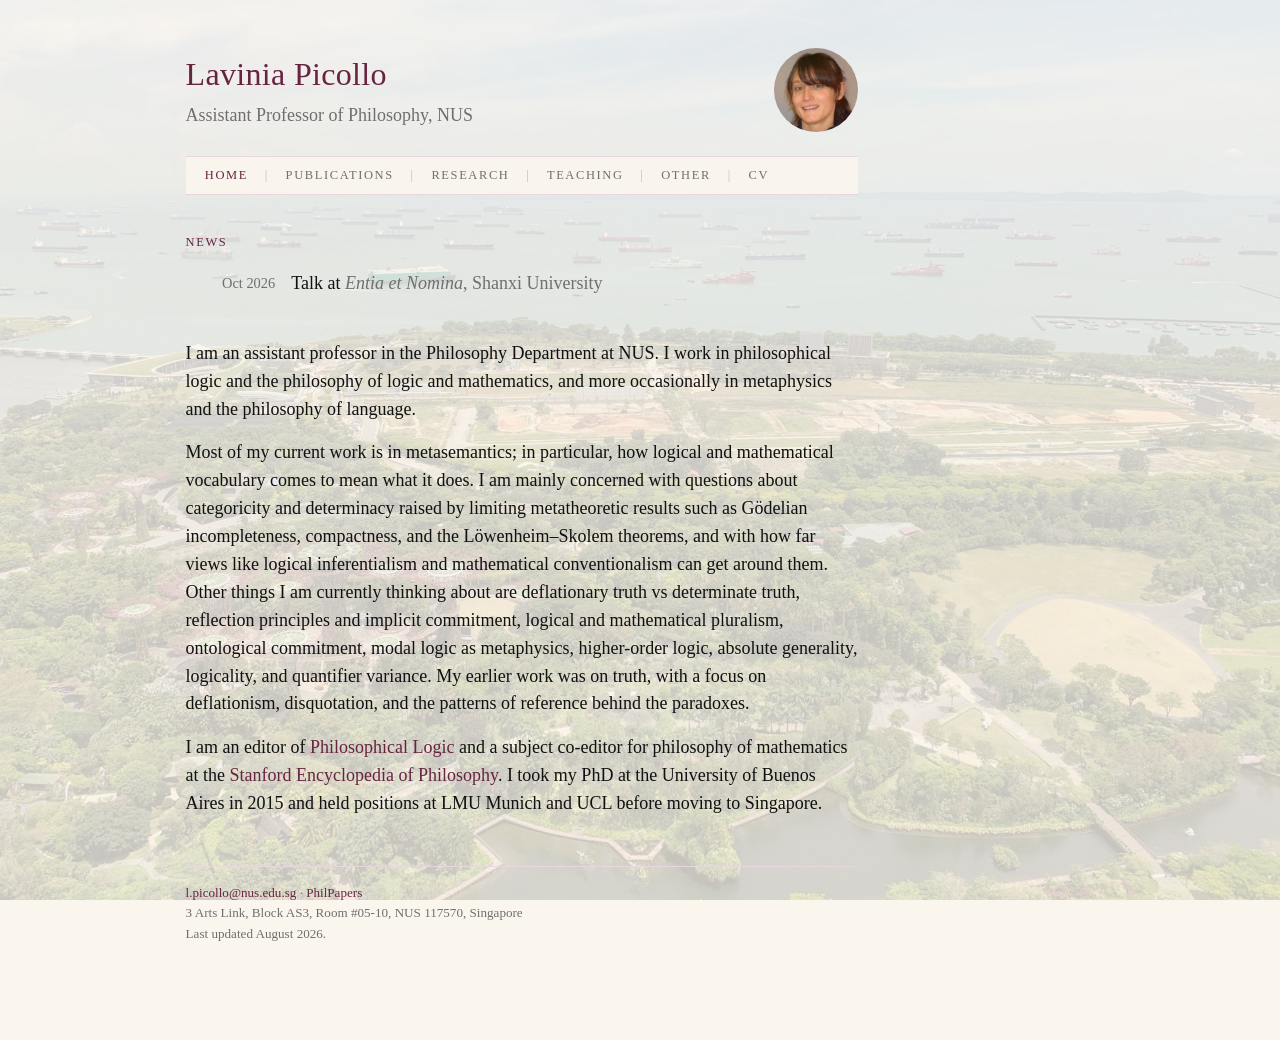
==== commit 1c2ca85d: "Separate the banner links with bars Bars replace the per-link margin, which also removes the trailin" ====
--- a/index.html
+++ b/index.html
@@ -18,10 +18,15 @@
   </div>
   <nav class="jump">
     <a href="index.html" aria-current="page">Home</a>
+    <span class="sep">|</span>
     <a href="publications.html">Publications</a>
+    <span class="sep">|</span>
     <a href="research.html">Research</a>
+    <span class="sep">|</span>
     <a href="teaching.html">Teaching</a>
+    <span class="sep">|</span>
     <a href="other.html">Other</a>
+    <span class="sep">|</span>
     <a href="cv.pdf">CV</a>
   </nav>
 
--- a/style.css
+++ b/style.css
@@ -23,8 +23,9 @@
 /* jump nav — sticky, unobtrusive */
 .jump{position:sticky; top:0; background:var(--paper-veil); backdrop-filter:blur(4px);
   border-top:1px solid var(--rule); border-bottom:1px solid var(--rule);
-  padding:.55rem 0 .55rem .7rem; margin:0 0 2.4rem; font-size:.78rem; letter-spacing:.13em; text-transform:uppercase}
-.jump a{color:var(--muted); text-decoration:none; margin-right:1.5rem}
+  padding:.55rem 0 .55rem 1.2rem; margin:0 0 2.4rem; font-size:.78rem; letter-spacing:.13em; text-transform:uppercase}
+.jump a{color:var(--muted); text-decoration:none}
+.jump .sep{color:var(--accent-soft); margin:0 .75rem}
 .jump a:hover{color:var(--accent)}
 
 /* sections with margin labels, echoing the CV */
@@ -134,8 +135,8 @@
   h1{font-size:1.6rem}
   body{font-size:17px}
   .masthead{gap:1rem}
-  .jump{padding:.5rem 0 .5rem .55rem; margin-bottom:1.8rem; letter-spacing:.09em; line-height:2}
-  .jump a{margin-right:1rem}
+  .jump{padding:.5rem 0 .5rem .9rem; margin-bottom:1.8rem; letter-spacing:.09em; line-height:2}
+  .jump .sep{margin:0 .5rem}
   body::before{opacity:.08}
   .entries{gap:.9rem 0}
 }
